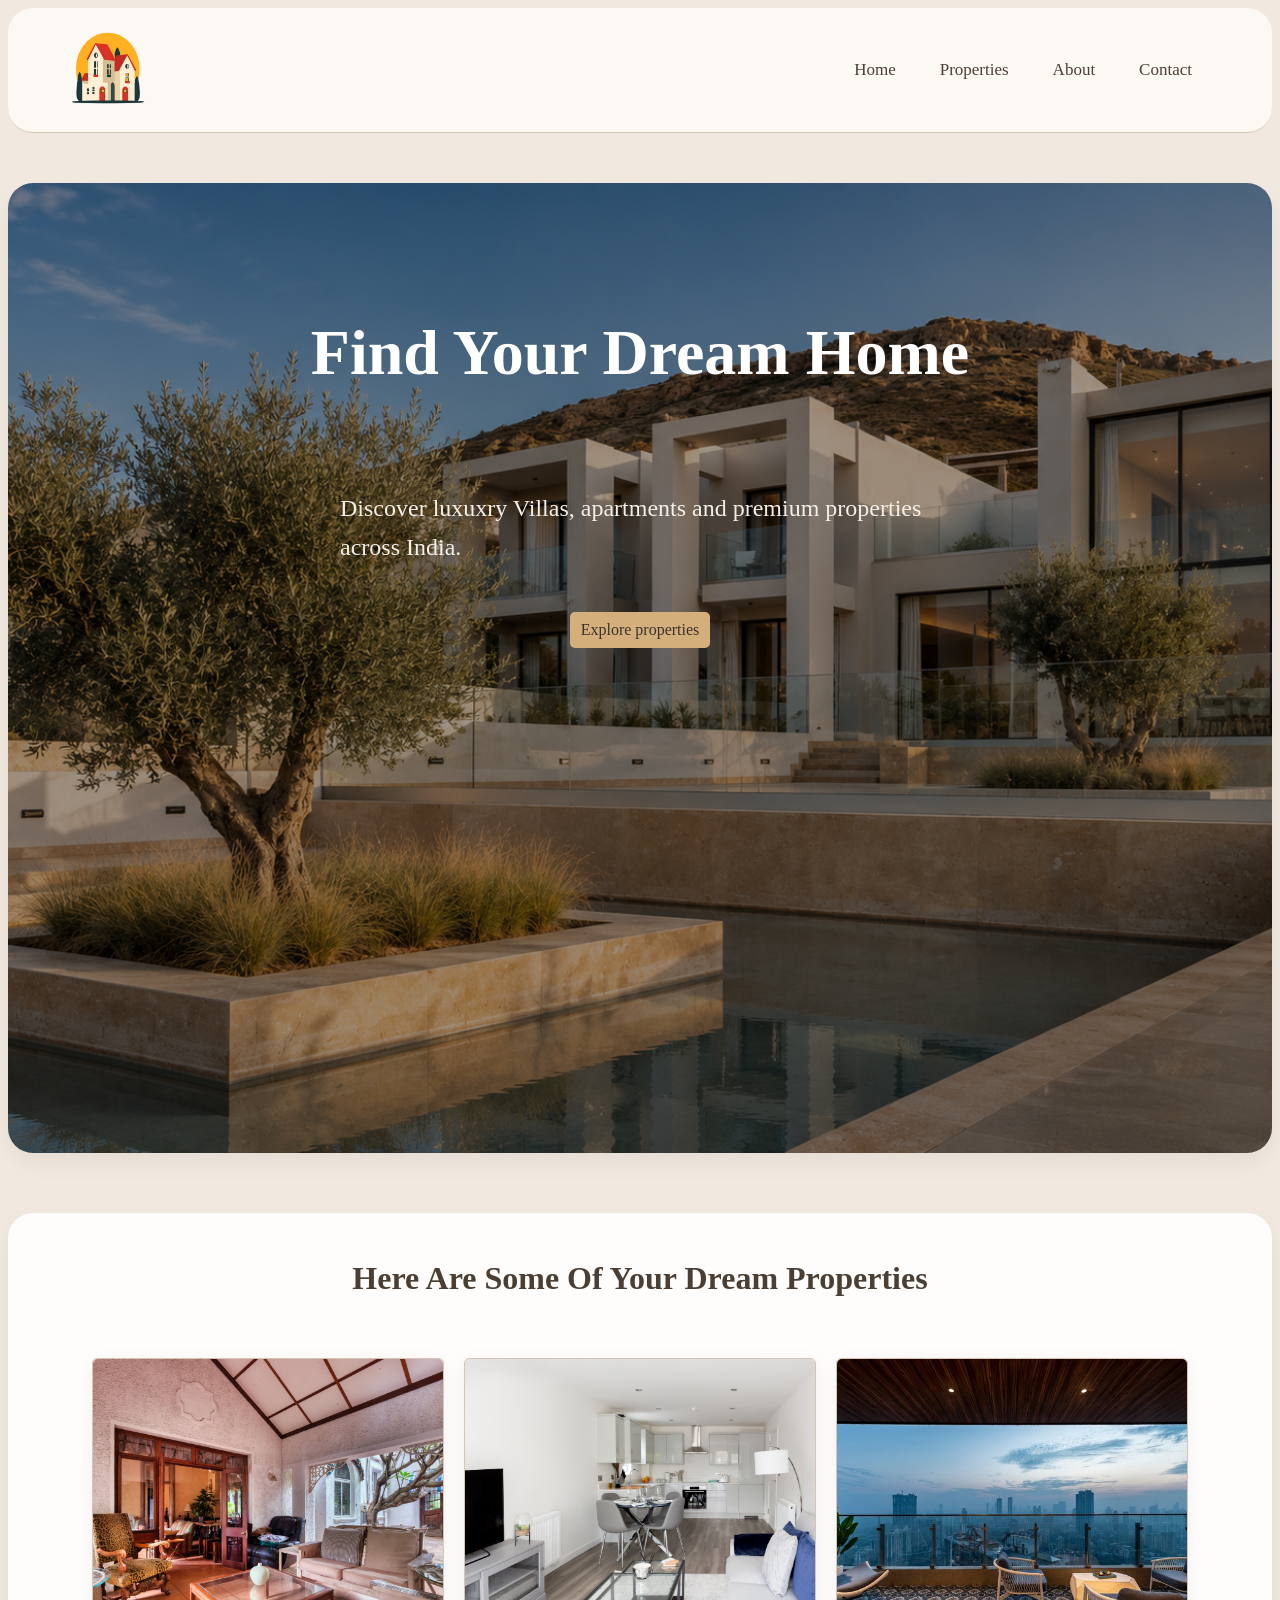
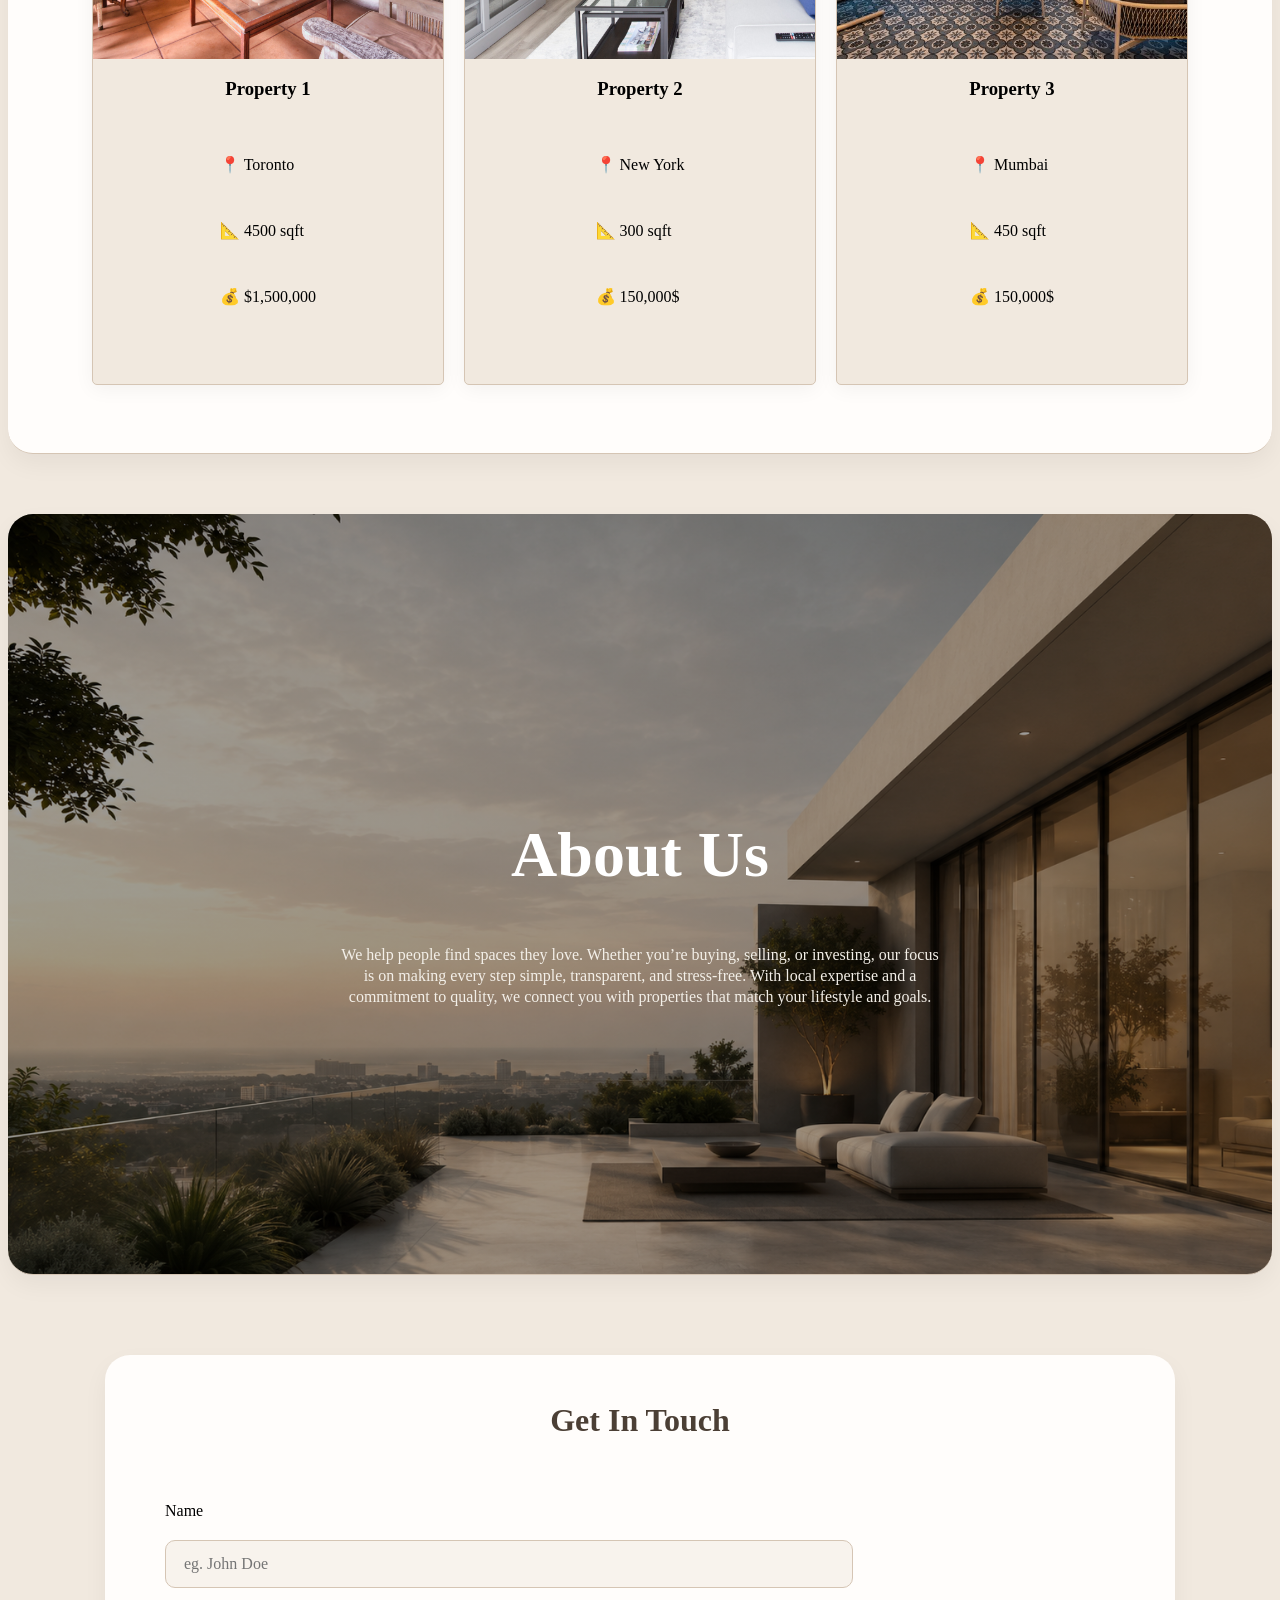
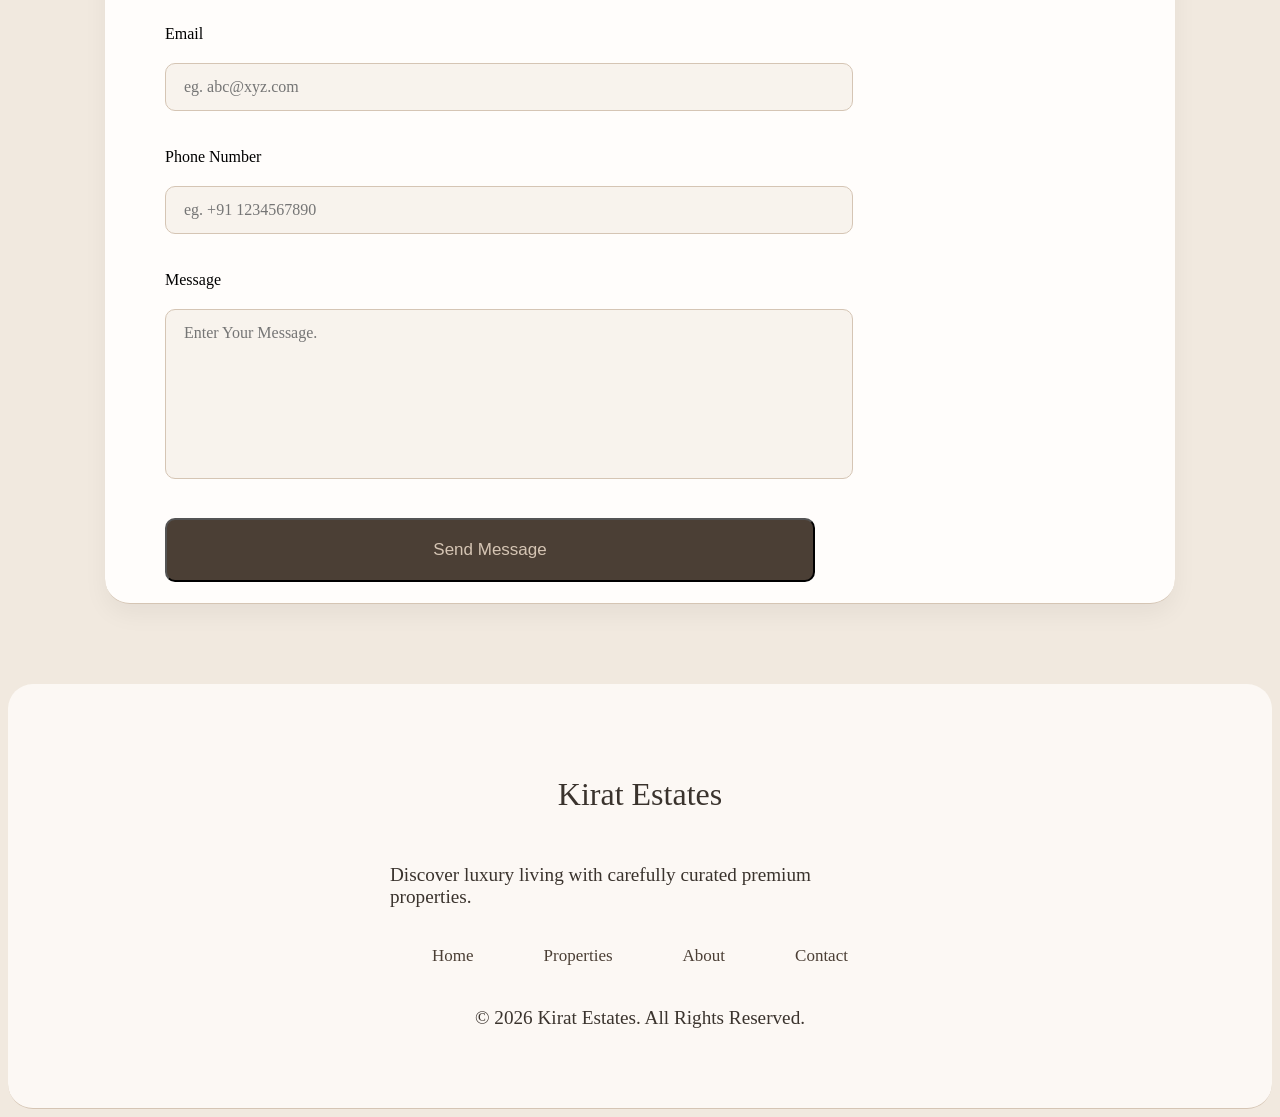
==== index.html @ 9389cc8c "Add files via upload" ====
<!DOCTYPE html>
<html lang="en">
<head>
    <meta charset="UTF-8">
    <meta name="viewport" content="width=device-width, initial-scale=1.0">
    <title>RealEstate</title>
    <link rel="stylesheet" href="style.css">
</head>
<body>
    <header>
        <div class="header-image">
    <img src="logo.png" alt="Logo">
   
</div> 

<div class="header-nav">
            
<nav>

    <a href="#hero-section">Home</a>

    <a href="#property-section">Properties</a>

    <a href="#about-section">About</a>

    <a href="#contact-section">Contact</a>

</nav>
        
        </div>
    </header>
    <main>
        <section class="hero" id="hero-section">
            <div class="hero-content">
                <h1>Find Your Dream Home</h1>
                <p>
                    Discover luxuxry Villas, apartments and premium properties across India.
                </p>
                <a href="#property-section" class="hero-btn">
                    Explore properties
                </a>
            </div>

        </section>
        <section class="properties" id="property-section">
            <div class="properties-title">
                <h1>Here Are Some Of Your Dream Properties</h1>
                </div>
                <div class="property-content">
                    <a href="toronto.html" class="property-link">
                    <div class="property-card">
                        
                <img src="p1.jpg" alt="property">
                <h3>Property 1</h3>
                <div class="property-details">
    <p>📍 Toronto</p>
    <p>📐 4500 sqft</p>
    <p>💰 $1,500,000</p>
</div>
                    
                
            </div>
            </a>
        <a href="newYork.html" class="property-link">
            <div class="property-card">
                <img src="p2.jpg" alt="property">
                <h3>Property 2</h3>
                <div class="property-details">
                    <p> 📍 New York</p>
                <p>📐 300 sqft</p>
                <p>💰 150,000$</p>
                </div>
                
            </div>
        </a>
        <a href="mumbai.html" class="property-link">
            <div class="property-card">
                <img src="p3.jpeg" alt="property">
                <h3>Property 3</h3>
                <div class="property-details">
                 <p> 📍 Mumbai</p>
                <p>📐 450 sqft</p>
                  <p>💰 150,000$</p> 
                </div>
                 
                
            </div>
            </a>
                </div>
            
        
        </section>
        <section class="about" id="about-section">
            <div class="about-title">
                <h1>About Us</h1>
                <p>We help people find spaces they love. Whether you’re buying, selling, or investing, our focus is on making every step simple, transparent, and stress-free. With local expertise and a commitment to quality, we connect you with properties that match your lifestyle and goals.</p>

            </div>
        </section>
        <section class="contact" id="contact-section">
            <div class="contact-content">
                <h1>Get In Touch</h1>
            </div>
            <form action="">
            <div class="contact-form">
                
                    <label for="name">Name</label>
                    <input type="text" name="name" id="name" placeholder="eg. John Doe" required>
                </div>
                    <div class="contact-form"><label for="email">Email</label>
                    <input type="email" name="email" id="email" placeholder="eg. abc@xyz.com" required></div>
                    <div class="contact-form"><label for="number">Phone Number</label>
                    <input type="tel" id="number" name="number" placeholder="eg. +91 1234567890" required></div>
                    <div class="contact-form"><label for="message">Message</label>
                    <textarea name="message" id="message" placeholder="Enter Your Message. " required></textarea>
                    
                    <button type="submit">Send Message</button>
                </form>
                
            </div>
        </section>
    </main>
    <footer>
        <div class="footer-content">
            <h3>Kirat Estates</h3>
            <p>Discover luxury living with carefully curated premium properties.</p>
            <nav>

    <a href="#hero-section">Home</a>

    <a href="#property-section">Properties</a>

    <a href="#about-section">About</a>

    <a href="#contact-section">Contact</a>

</nav>
            <p class="copyright">

            © 2026 Kirat Estates. All Rights Reserved.

        </p>
        </div>
    </footer>
    
</body>
</html>
---- style.css ----
html{
    scroll-behavior: smooth;
}
body{

    background:#F1E9DF;

}
header{
    display:flex;
    justify-content:space-between;
    align-items:center;
    padding:20px 60px;
    background:rgba(255, 253, 251, 0.8);
    border-radius: 25px;
    border-bottom:1px solid #D5C5B4;
}
.header-image img{
    width: 80px;
    height: 80px;
}

.header-nav nav a{
    text-decoration: none;
    padding: 20px;
    
    color:#4B3F35;

    font-size:17px;

    font-weight:500;

    transition:.3s ease;
    transform:translateY(-1px);
    
}
.header-nav nav a:hover{
    transform: translateY(-2px); 
    box-shadow: 0 10px 30px rgba(0, 0, 0, 0.12);
    border-radius: 5px;
    color: #D4AE7B;

}
.hero{

    display:flex;
    justify-content: center;

    padding:80px;

    min-height:90vh;

    margin-top:50px;

    border-radius:25px;

    overflow:hidden;

    position:relative;

    background-image:
        linear-gradient(rgba(0,0,0,.38), rgba(0,0,0,.38)),
        url("villa.png");

    background-size:cover;

    background-position:center;

    background-repeat:no-repeat;

}
.hero-content{
    display: flex;
    flex-direction: column;
    align-items: center;
    gap: 22px;
}

.hero-content h1{
    color: #FFFFFF;
    font-size: 4rem;
    font-weight: 700;
    max-width: 750px;
    
}
.hero-content p{
    color: #F3EFE8;
    font-size: 1.5rem;
    font-weight: 500;
    line-height: 1.6;
    max-width: 600px;

}    
.hero-btn{
    background :#D4AE7B;
    padding: 9px 11px;
    border-radius: 5px;
    
}
.hero-btn {
    text-decoration: none;
    color: #3A332D;
}
.hero-btn:hover{
    background:#D5B07A;
    transform:translateY(-2px);
    transition:.3s ease;
}
.properties{
    display:flex;
    flex-direction: column;
    padding:20px 60px;
    background:rgba(255, 253, 251, 1);
    border-radius: 25px;
    border-bottom:1px solid #D5C5B4;
    margin-top: 25px;
    min-height: 80vh;
    margin-top: 50px;
    padding-bottom: 100px;
}
.properties-title{
    text-align: center;
    width: 100%;
    margin-bottom: 30px;
}

.properties-title h1{
    font-size: 2rem;
    font-weight: 600;
    color:#4B3F35;
}
.property-content{
    display: flex;
    flex-direction: row;
justify-content: center;}

.property-card{
    display: flex;
    flex-direction: column;
    align-items: center;
    width: 350px;
    height: 100%;
    background:#F1E9DF;;
    border: .5px solid #D5C5B4;
    border-radius: 5px;
    margin: 5px 10px;
    box-shadow: 0 4px 20px rgba(0, 0, 0, 0.05);
    transition: box-shadow 0.3s ease, transform 0.3s ease;
    cursor: pointer;
    padding-bottom:25px;
}
.property-card:hover {
    transform: translateY(-5px); 
    box-shadow: 0 10px 30px rgba(0, 0, 0, 0.12); 
}
.property-card img{
    height: 300px;
    width: 100%;
    object-fit: cover;
    border-radius: 5px 5px 0px 0px;
}
.about{
    display:flex;
    flex-direction: column;
    justify-content: center;
    align-items: center;
    padding:20px 60px;
    background:rgba(255, 253, 251, 1);
    border-radius: 25px;
    border-bottom:1px solid #D5C5B4;
    margin-top: 50px;
    overflow:hidden;

    position:relative;

    background-image:
        linear-gradient(rgba(0,0,0,.38), rgba(0,0,0,.38)),
        url("about.png");

    background-size:cover;

    background-position:center;

    background-repeat:no-repeat;
    min-height: 80vh;
  

    
}

    
   .about-title{
     text-align: center;
   }

.about-title h1{
    color: #FFFFFF;
    

    font-size: 4rem;
    font-weight: 700;
    
}
.about-title p{
    color: #F3EFE8;
    font-size: 1rem;
    font-weight: 500;
    line-height: 1.3;
    max-width: 600px;
}
.contact{
    display:flex;
    flex-direction: column;
    padding:20px 60px;
    background:rgba(255, 253, 251, 1);
    border-radius: 25px;
    border-bottom:1px solid #D5C5B4;
    margin-top: 25px;
    min-height: 70vh;
    margin: 80px auto;
    max-width: 950Px;
    width: 90%;
}
.contact-content{
    align-items: center;
    justify-content: center;
    text-align: center;
}
.contact-content h1{
    
    font-size: 2rem;
    font-weight: 600;
    color:#4B3F35;
}
.contact-form{
    display: flex;
    flex-direction: column;
    gap: 20px;
    margin-top: 25px;
    max-width: 650px;
    width: 100%;
}
.contact-form form{
    display: flex;
    flex-direction: column;
    gap: 20px ;
    
}
.contact-form label{
    width: 120px;
    margin-top: 12px;
    font-size: 1rem;

}
.contact-form input,
.contact-form textarea{
    flex: 1;
    width: 100%;

    border: 1px solid #D5C5B4;
    border-radius: 10px;
    background: #F8F3ED;
    padding: 14px 18px;
    font-size: 1rem;
    font-family: inherit;
    outline: none;
}

.contact-form input{
    height: 50px;
}

.contact-form textarea{
    min-height: 140px;
    resize: none;
}
.contact form button{
    display: block;
    margin: 20px auto 0; 
    width: 100%;

    padding: 20px;
    color: #D5C5B4;
    
    background-color:#4B3F35;

    font-size:17px;

    font-weight:500;

    transition:.3s ease;
    transform:translateY(-1px);
    border-radius: 10px;

}
.contact form button:hover{
      background:#D5B07A;
    transform:translateY(-2px);
    transition:.3s ease;

}
.footer-content{
    display:flex;
    flex-direction: column;
    justify-content:center;
    align-items:center;
    padding: 60px 30px;
    background:rgba(255, 253, 251, 0.8);
    border-radius: 25px;
    border-bottom:1px solid #D5C5B4;

}
.footer-content h3{
    color: #3A332D;
    font-size: 2rem;
    font-weight: 500;
    text-align: center;
}
.footer-content p{
    color: #3A332D;
    font-size: 1.2rem;
    font-weight: 400;
    max-width:500px;
    }
.footer-content nav{
    display: flex;
    gap: 30px;
    
}
.footer-content nav a{
    text-decoration: none;
    padding: 20px;
    
    color:#4B3F35;

    font-size:17px;

    font-weight:500;

    transition:.3s ease;
    transform:translateY(-1px);
}
.footer-content nav a:hover{
    transform: translateY(-2px); 
    box-shadow: 0 10px 30px rgba(0, 0, 0, 0.12);
    border-radius: 5px;
    color: #D4AE7B;
}
.copyright{
    color: #8c8176;;
    font-size: .9rem;
}
.property-link{
    text-decoration:none;
    color:inherit;
    display:block;
}

.property img{
    width: 100%;
}
section{
    background:#FFFDFB;
    border-radius:25px;
    padding:60px;
    margin:60px auto;
    box-shadow:0 10px 25px rgba(0,0,0,.05);
}
.property-title{
    display: flex;
    align-items: center;
    justify-content: center;
    margin-top: 15px;
    margin-bottom: 15px;
    padding: 20px auto;
}
.property-title h1{
    color: #3A332D;
    font-size: 3rem;
    font-weight: 700;
    text-align: center;
    padding: 20px auto;
    
}
.property-image{
    display: flex;
    overflow:hidden;
    position:relative;
    align-items: center;
    justify-content: center;
    margin-top: 15px;
    margin-bottom: 15px;
}
.property-image img{
    max-width: 950px;
    max-height: 750px;
    border-radius: 25px;
}
.property-info{
    display: flex;
    flex-direction: column;
    padding: 40px;
    margin-top: 15px;
    margin-bottom: 15px;
    align-items: flex-start;
    


}
.property-info p{
    color: #3A332D;
    font-size: 1.25rem;
    font-weight: 500;
    
}
.property-info h3{
    font-size: 1.5rem;
    color: #4B3F35;
    font-weight: 600;
    
}
.property-info li{
    color: #4B3F35;
    font-size: 1.25rem;
    font-weight: 500;
}

.property-enquire{
    max-width: 700px;
    margin: 20px auto 0;
    text-align: center;
}

.property-enquire:hover{
    transform: translateY(-4px);
    box-shadow: 0 18px 40px rgba(0,0,0,.12);
    border-radius: 20px;
    padding: 30px;
}

.property-enquire h3{
    font-size: 30px;
    color: #3d3228;
    margin-bottom: 12px;
}

.property-enquire p{
    color: #6b6259;
    font-size: 17px;
    margin-bottom: 28px;
    line-height: 1.6;
}

.enquire-btn{
    display: inline-block;

    background: #4b3d31;
    color: #fff;

    text-decoration: none;

    padding: 15px 38px;

    border-radius: 12px;

    font-size: 17px;
    font-weight: 600;

    transition: all .3s ease;
}

.enquire-btn:hover{
    background: #2f241c;
    transform: translateY(-2px);
    box-shadow: 0 10px 20px rgba(75,61,49,.35);
}

.enquire-btn:active{
    transform: translateY(0);
}
.property-details{
    display:flex;
    flex-direction:column;
    gap:15px;
    margin-top:20px;
}
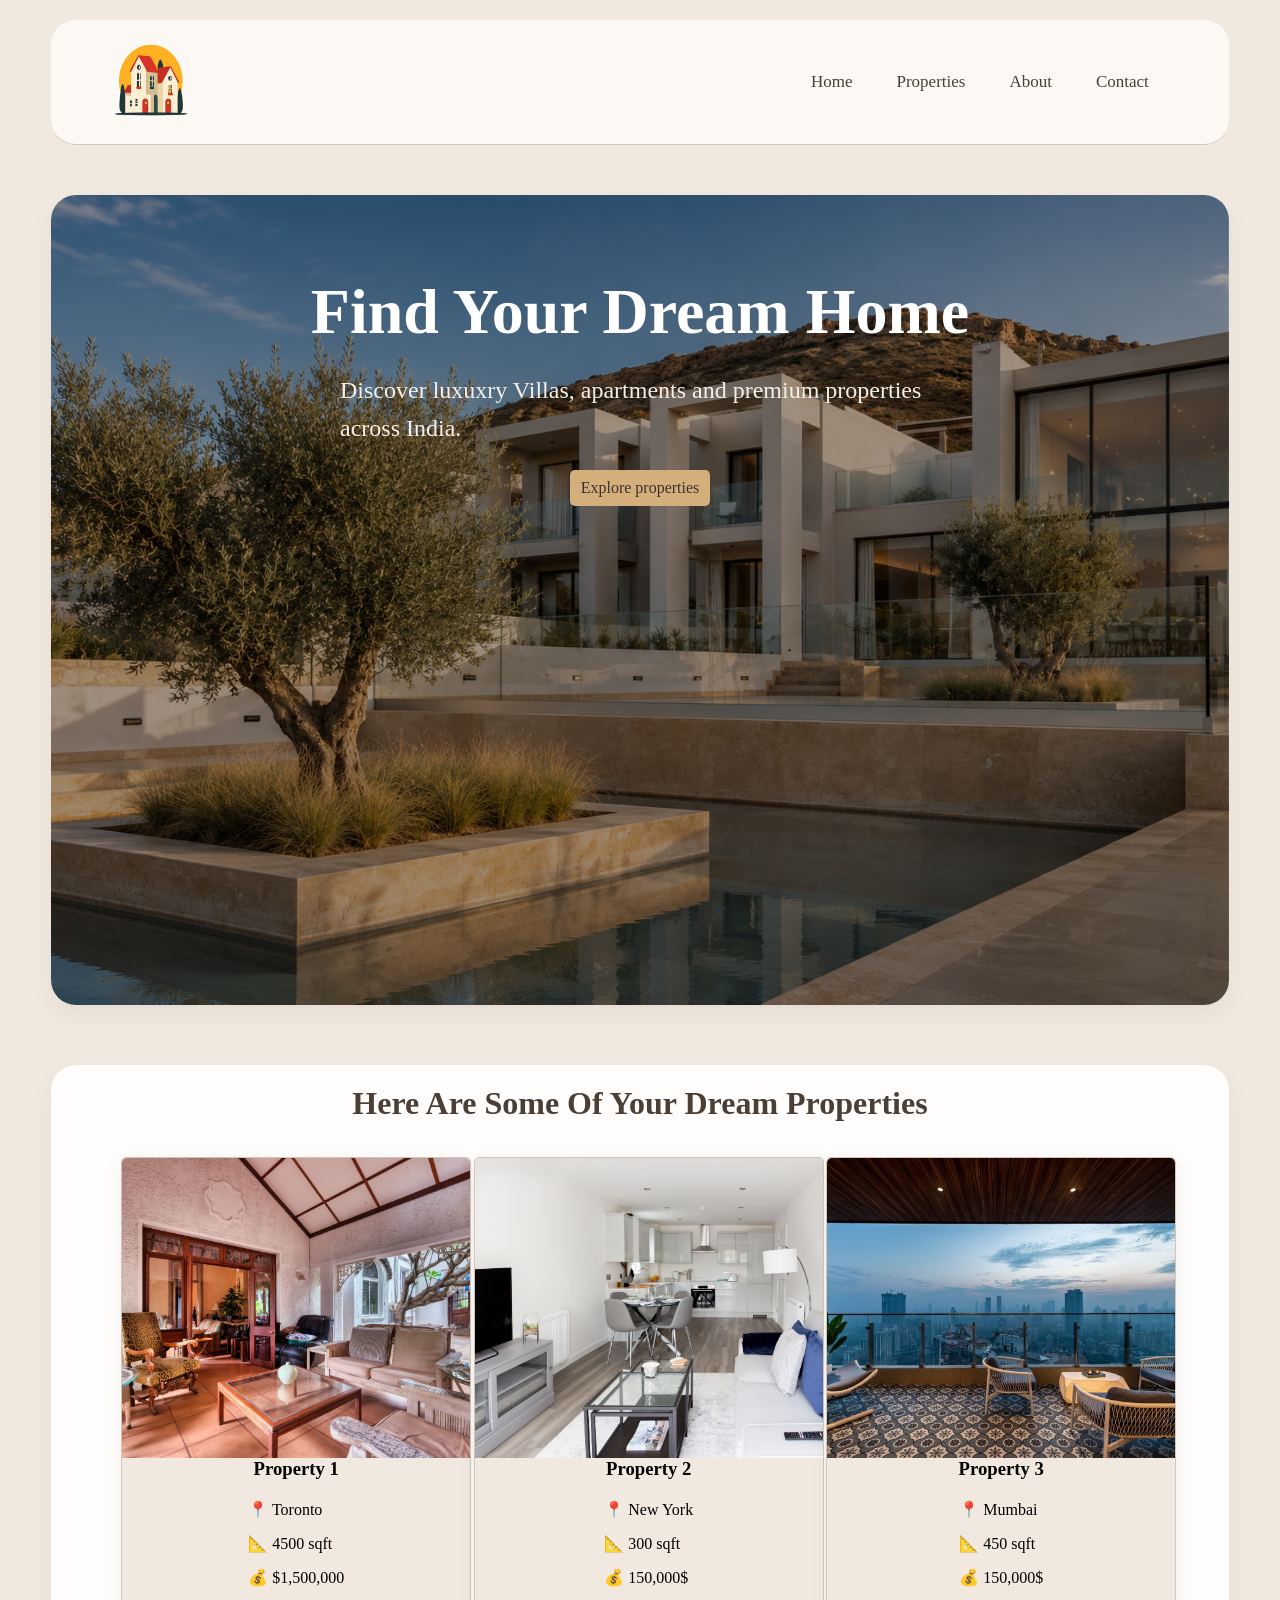
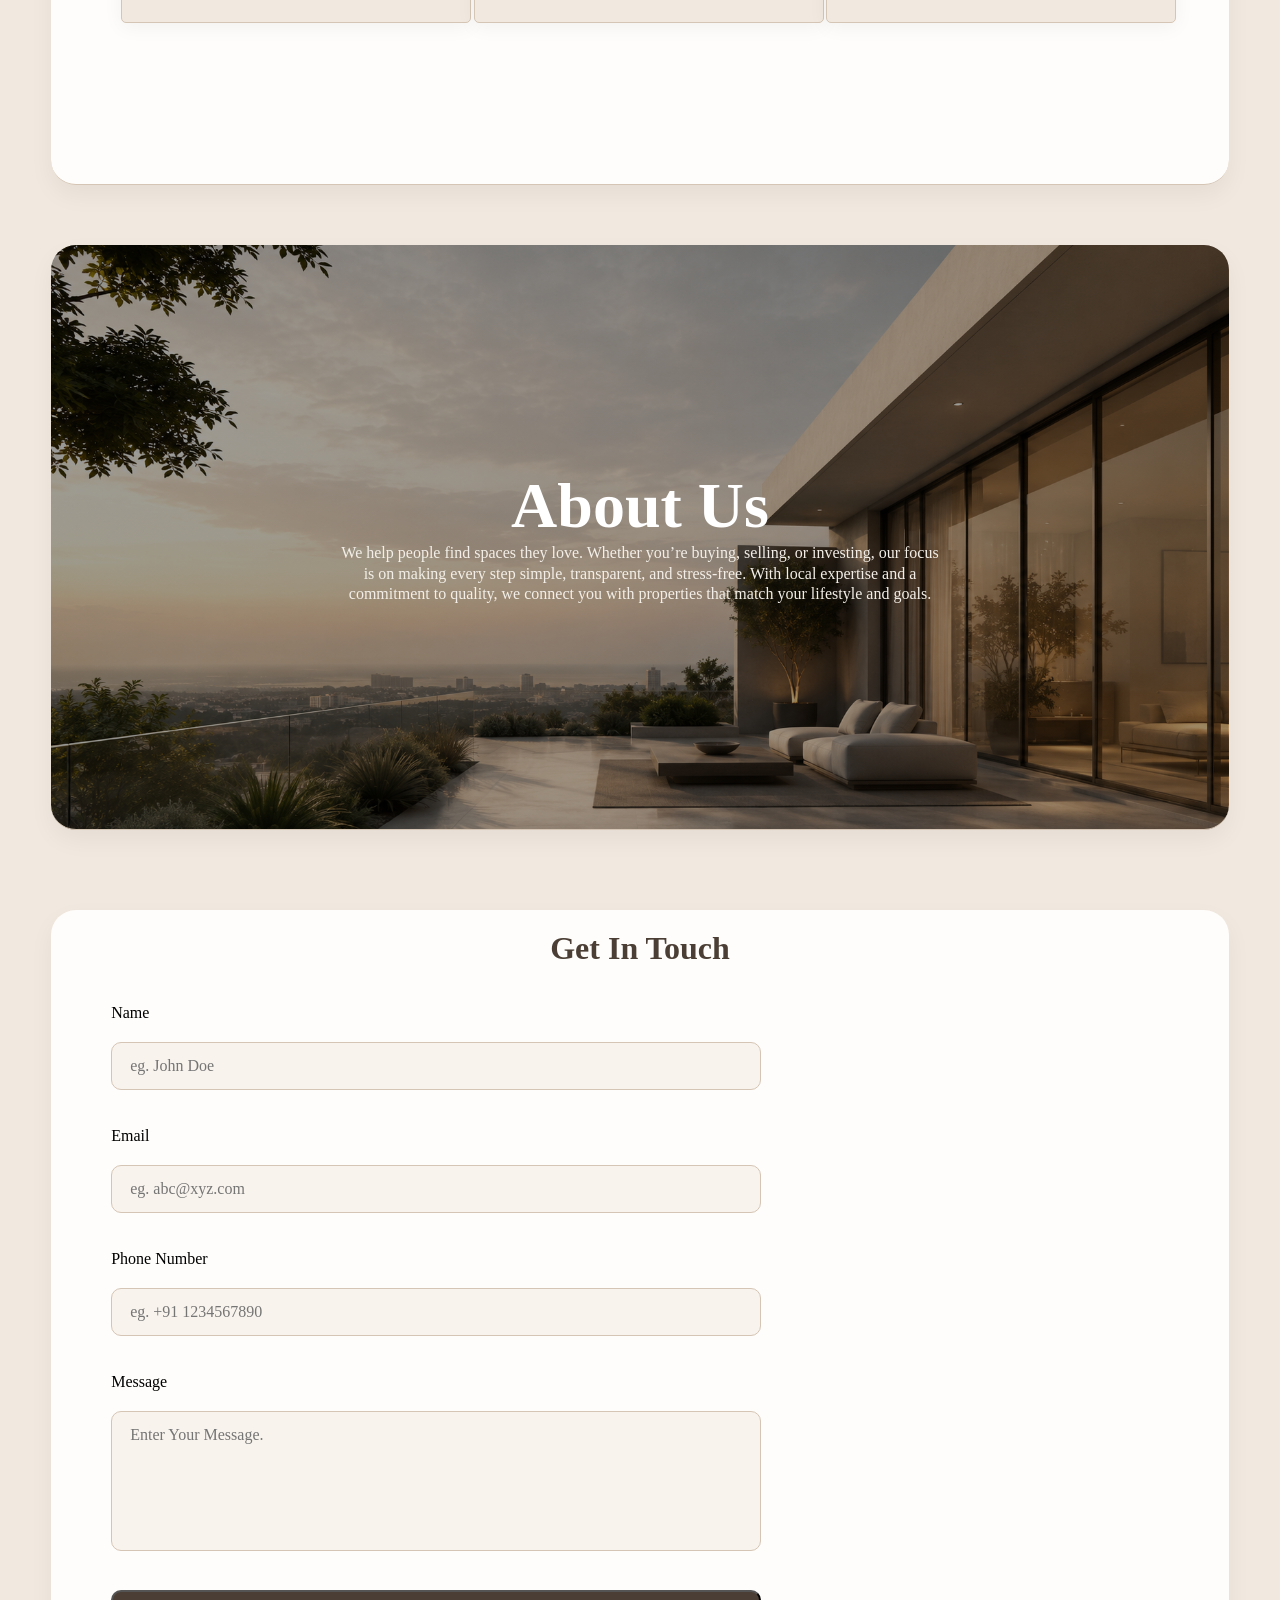
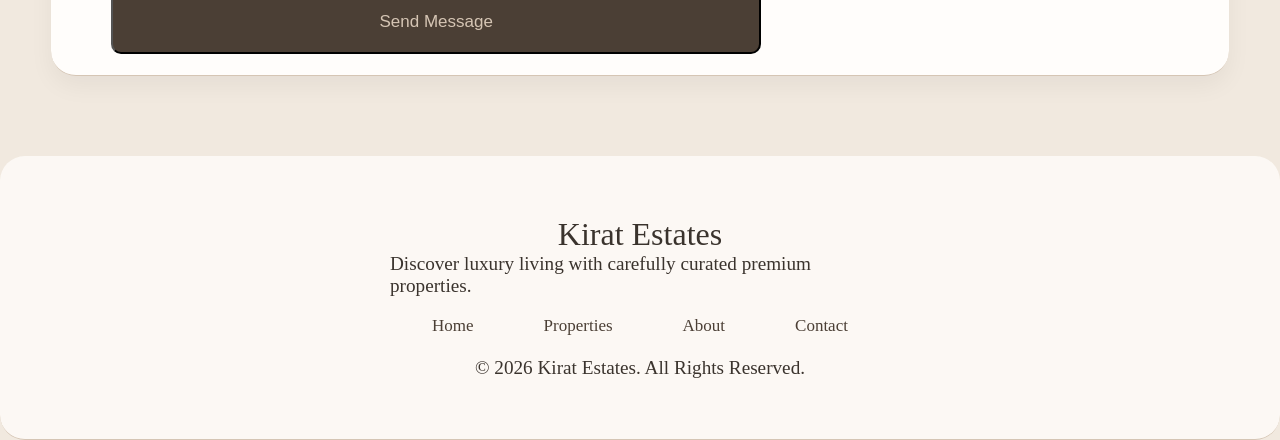
==== commit ff543c07: "Add files via upload" ====
--- a/index.html
+++ b/index.html
@@ -5,6 +5,7 @@
     <meta name="viewport" content="width=device-width, initial-scale=1.0">
     <title>RealEstate</title>
     <link rel="stylesheet" href="style.css">
+    <meta name="viewport" content="width=device-width, initial-scale=1.0">
 </head>
 <body>
     <header>
--- a/style.css
+++ b/style.css
@@ -1,4 +1,9 @@
 
+*{
+    margin:0;
+    padding:0;
+    box-sizing:border-box;
+}
 html{
     scroll-behavior: smooth;
 }
@@ -7,17 +12,25 @@
     background:#F1E9DF;
 
 }
+main{
+    width:min(92%,1200px);
+    margin:0 auto;
+}
 header{
     display:flex;
     justify-content:space-between;
     align-items:center;
+    width:min(92%,1200px);
+
+    margin:20px auto;
     padding:20px 60px;
     background:rgba(255, 253, 251, 0.8);
     border-radius: 25px;
     border-bottom:1px solid #D5C5B4;
 }
 .header-image img{
-    width: 80px;
+    width: 100%;
+    max-width: 80px;
     height: 80px;
 }
 
@@ -42,6 +55,7 @@
     color: #D4AE7B;
 
 }
+
 .hero{
 
     display:flex;
@@ -68,6 +82,8 @@
     background-position:center;
 
     background-repeat:no-repeat;
+    width: 100%;
+    box-sizing: border-box;
 
 }
 .hero-content{
@@ -118,6 +134,8 @@
     min-height: 80vh;
     margin-top: 50px;
     padding-bottom: 100px;
+    width: 100%;
+    
 }
 .properties-title{
     text-align: center;
@@ -139,7 +157,8 @@
     display: flex;
     flex-direction: column;
     align-items: center;
-    width: 350px;
+    width: 100%;
+    max-width: 350px;
     height: 100%;
     background:#F1E9DF;;
     border: .5px solid #D5C5B4;
@@ -184,13 +203,14 @@
 
     background-repeat:no-repeat;
     min-height: 80vh;
+    width: 100%;
   
 
     
 }
 
     
-   .about-title{
+.about-title{
      text-align: center;
    }
 
@@ -219,8 +239,8 @@
     margin-top: 25px;
     min-height: 70vh;
     margin: 80px auto;
-    max-width: 950Px;
-    width: 90%;
+    
+    width: 100%;
 }
 .contact-content{
     align-items: center;
@@ -484,4 +504,192 @@
     flex-direction:column;
     gap:15px;
     margin-top:20px;
-}+}
+
+@media (max-width:768px){
+    section{
+
+    padding:20px;
+
+}
+   
+header{
+    display:flex;
+    justify-content:space-between;
+    align-items:center;
+    padding: 5px 15px;
+}
+.header-nav{
+
+    margin-top:5px;
+
+}
+.header-nav nav{
+
+    display:grid;
+
+    grid-template-columns:1fr 1fr;
+
+    gap:12px;
+
+    justify-items:center;
+
+}
+
+.header-nav nav a{
+
+    padding:8px;
+
+    font-size:15px;
+
+}
+.header-image img{
+    max-width: 60px;
+    max-height: 60px;
+}
+.hero{
+    
+
+    min-height:65vh;
+
+    padding:30px 20px;
+
+     margin:20px auto 0;
+
+}
+.hero-content h1{
+    font-size: 3.2rem;
+    font-weight: 700;
+    max-width: 280px;
+    
+}
+.hero-content p{
+    font-size: 1.1rem;
+    max-width: 280px;
+    line-height: 1.5;
+}
+
+
+.properties,
+
+.about,
+
+.contact{
+
+    padding:20px;
+
+}
+
+.footer-content{
+
+        padding:30px 20px;
+
+        text-align:center;
+
+    }
+
+    .footer-content h3{
+
+        font-size:1.8rem;
+
+    }
+
+    .footer-content p{
+
+        font-size:1rem;
+
+        max-width:300px;
+
+        margin:10px auto;
+
+        line-height:1.5;
+
+    }
+
+    .footer-content nav{
+
+        display:flex;
+
+        flex-wrap:wrap;
+
+        justify-content:center;
+
+        gap:12px;
+
+        margin:20px 0;
+
+    }
+
+    .footer-content nav a{
+
+        padding:6px 10px;
+
+        font-size:15px;
+
+    }
+
+    .copyright{
+
+        font-size:0.85rem;
+
+        margin-top:10px;
+
+    }
+
+
+.properties{
+    flex-direction: column;
+}
+.property-content{
+
+        display:flex;
+
+        flex-direction:column;
+
+        align-items:center;
+
+        gap:20px;
+
+    }
+    .properties-title h1{
+        font-size: 1.5rem;
+    }
+
+    .property-card{
+
+        max-width:320px;
+
+        width:100%;
+
+        margin:0;
+
+    }
+
+    .property-card img{
+
+        height:220px;
+
+    }
+
+
+.properties{
+
+        padding:20px;
+
+    }
+
+    .about{
+
+        padding:20px;
+
+    }
+
+    .contact{
+
+        padding:20px;
+
+    }
+}
+.about{
+    min-height: 65vh;
+}
